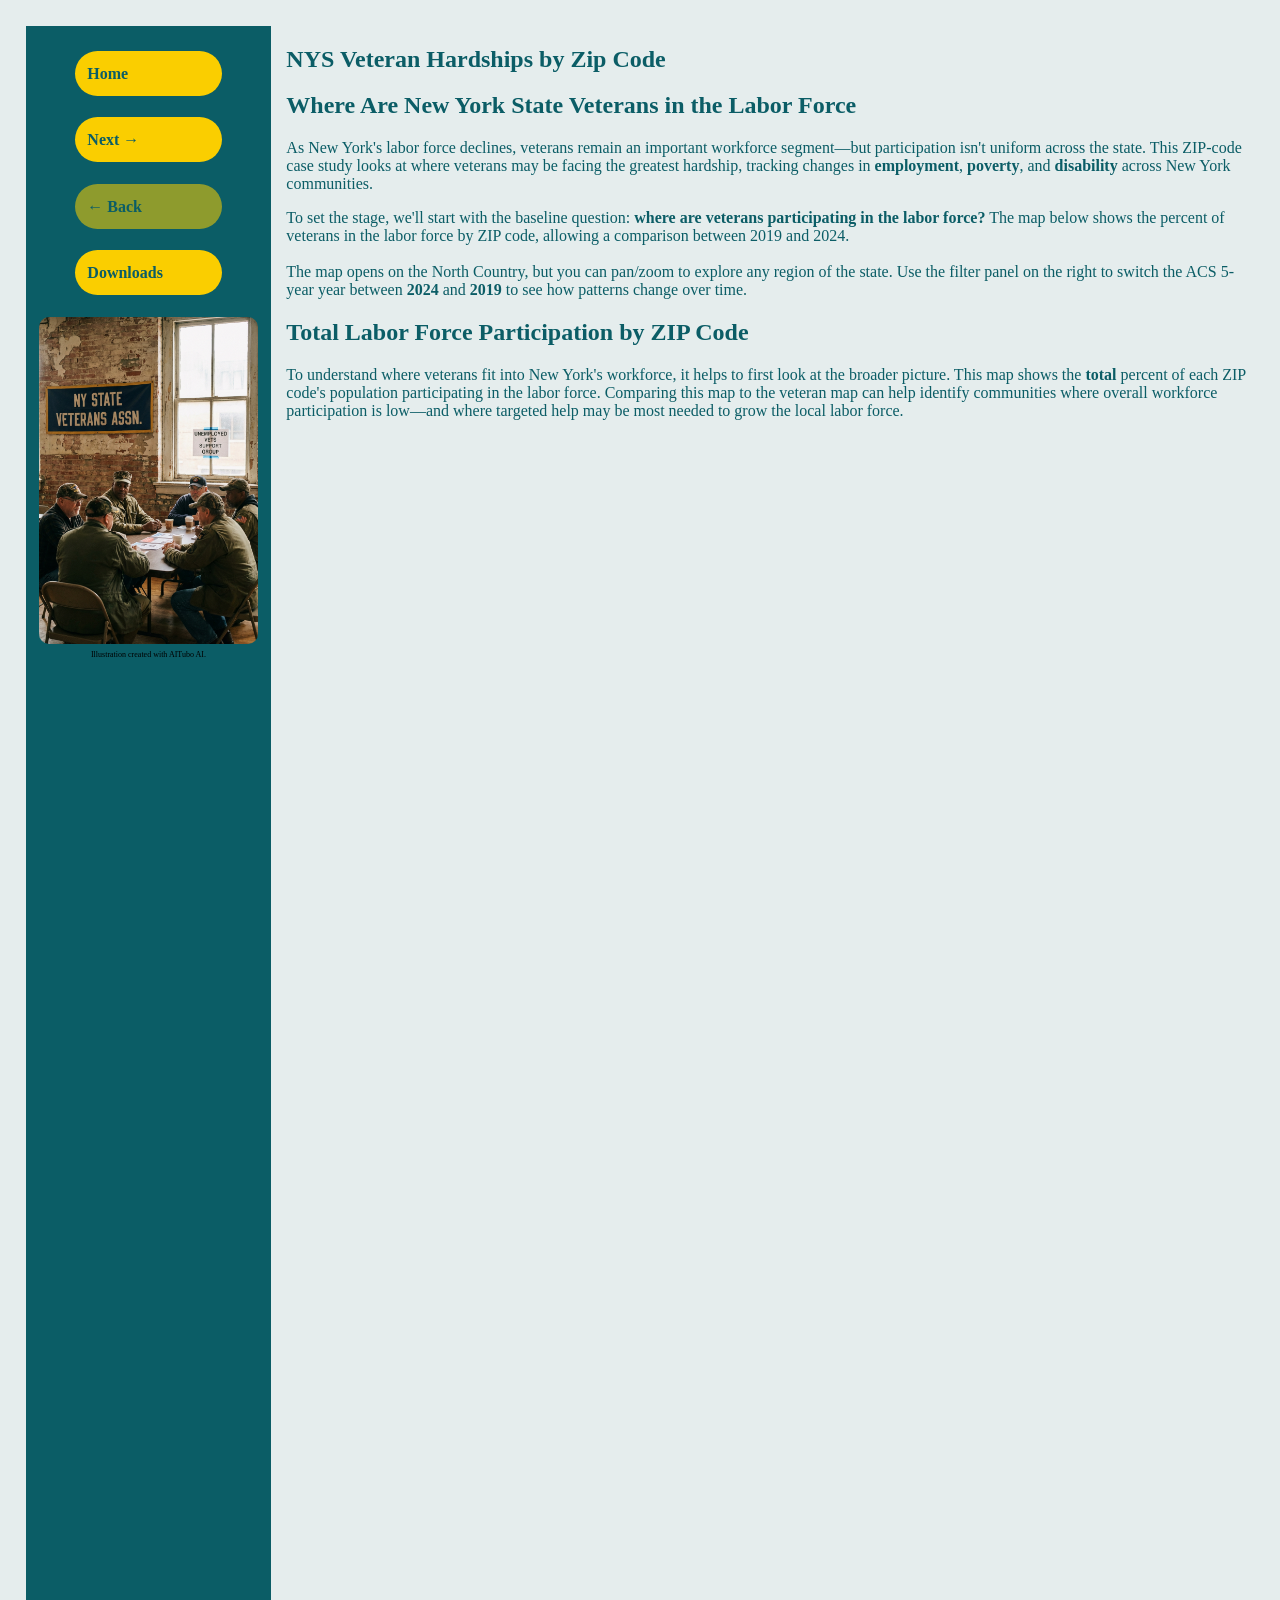
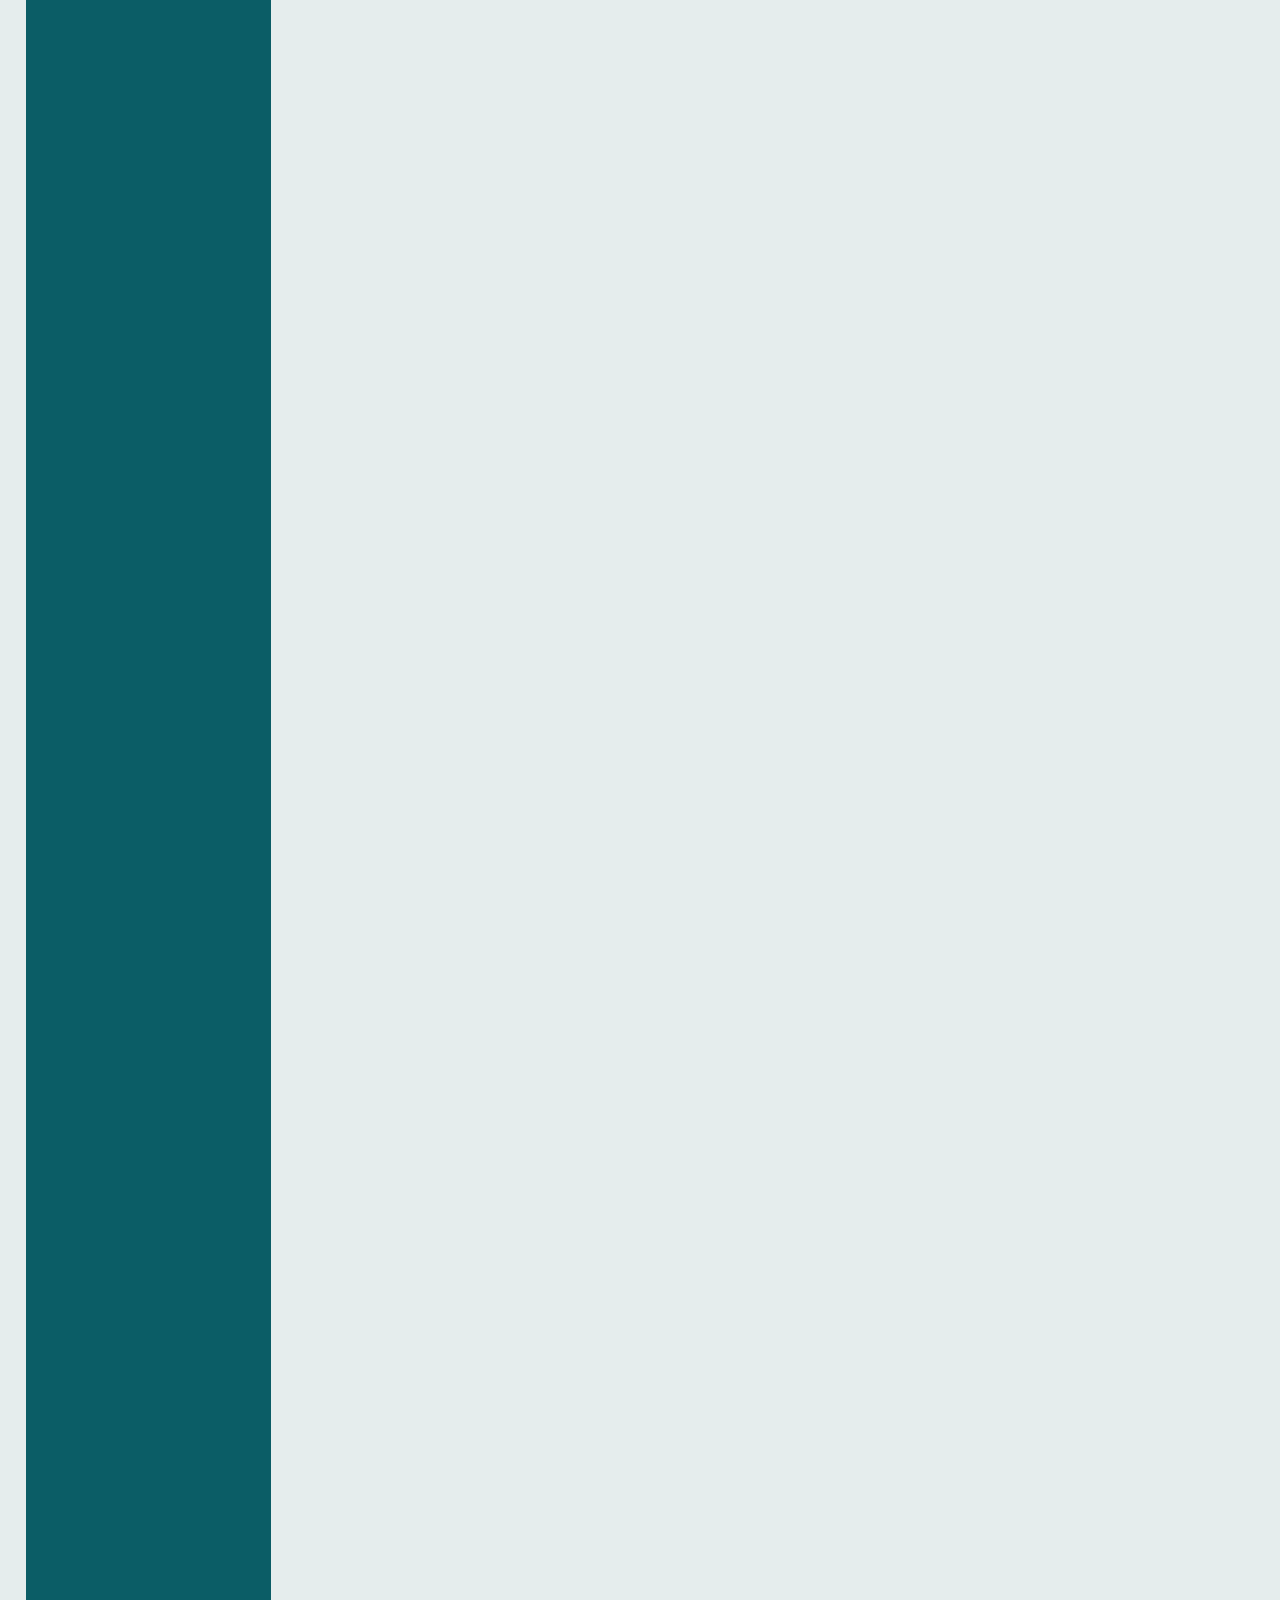
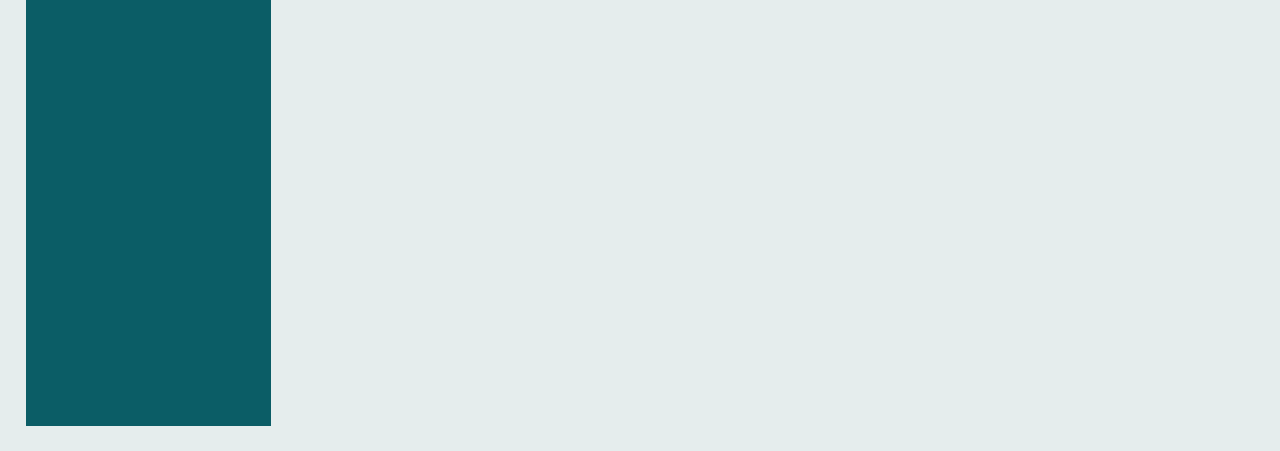
==== index.html @ 0052168c "Update site + data files" ====
<!DOCTYPE html>
<!-- Github was having difficulties starting on a htm file, so this was the quickest way to resolve the error -->
<html lang="en">
<head>
  <meta charset="utf-8">
  <title>Redirecting...</title>
  <meta http-equiv="refresh" content="0; url=index.htm">
  <link rel="canonical" href="index.htm">
</head>
<body>
  <p>Redirecting to <a href="index.htm">index.htm</a>...</p>
</body>
</html>
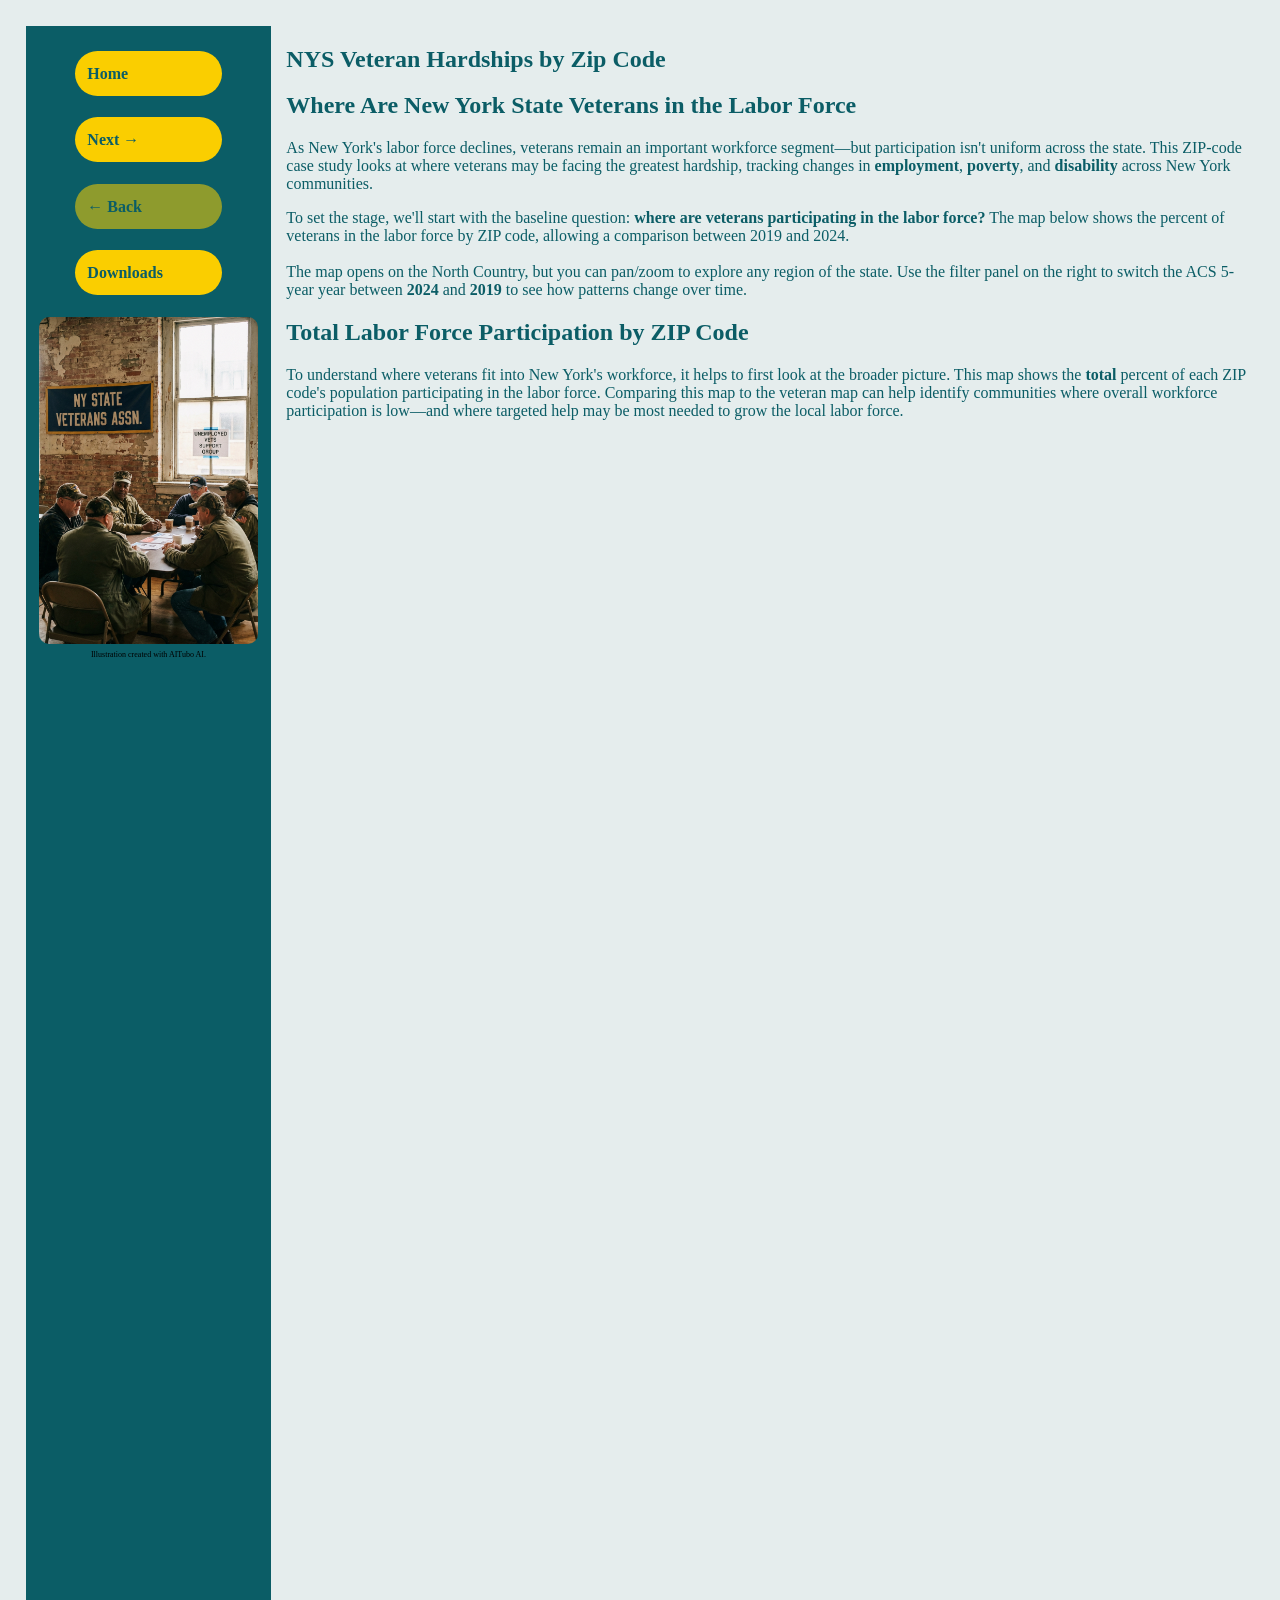
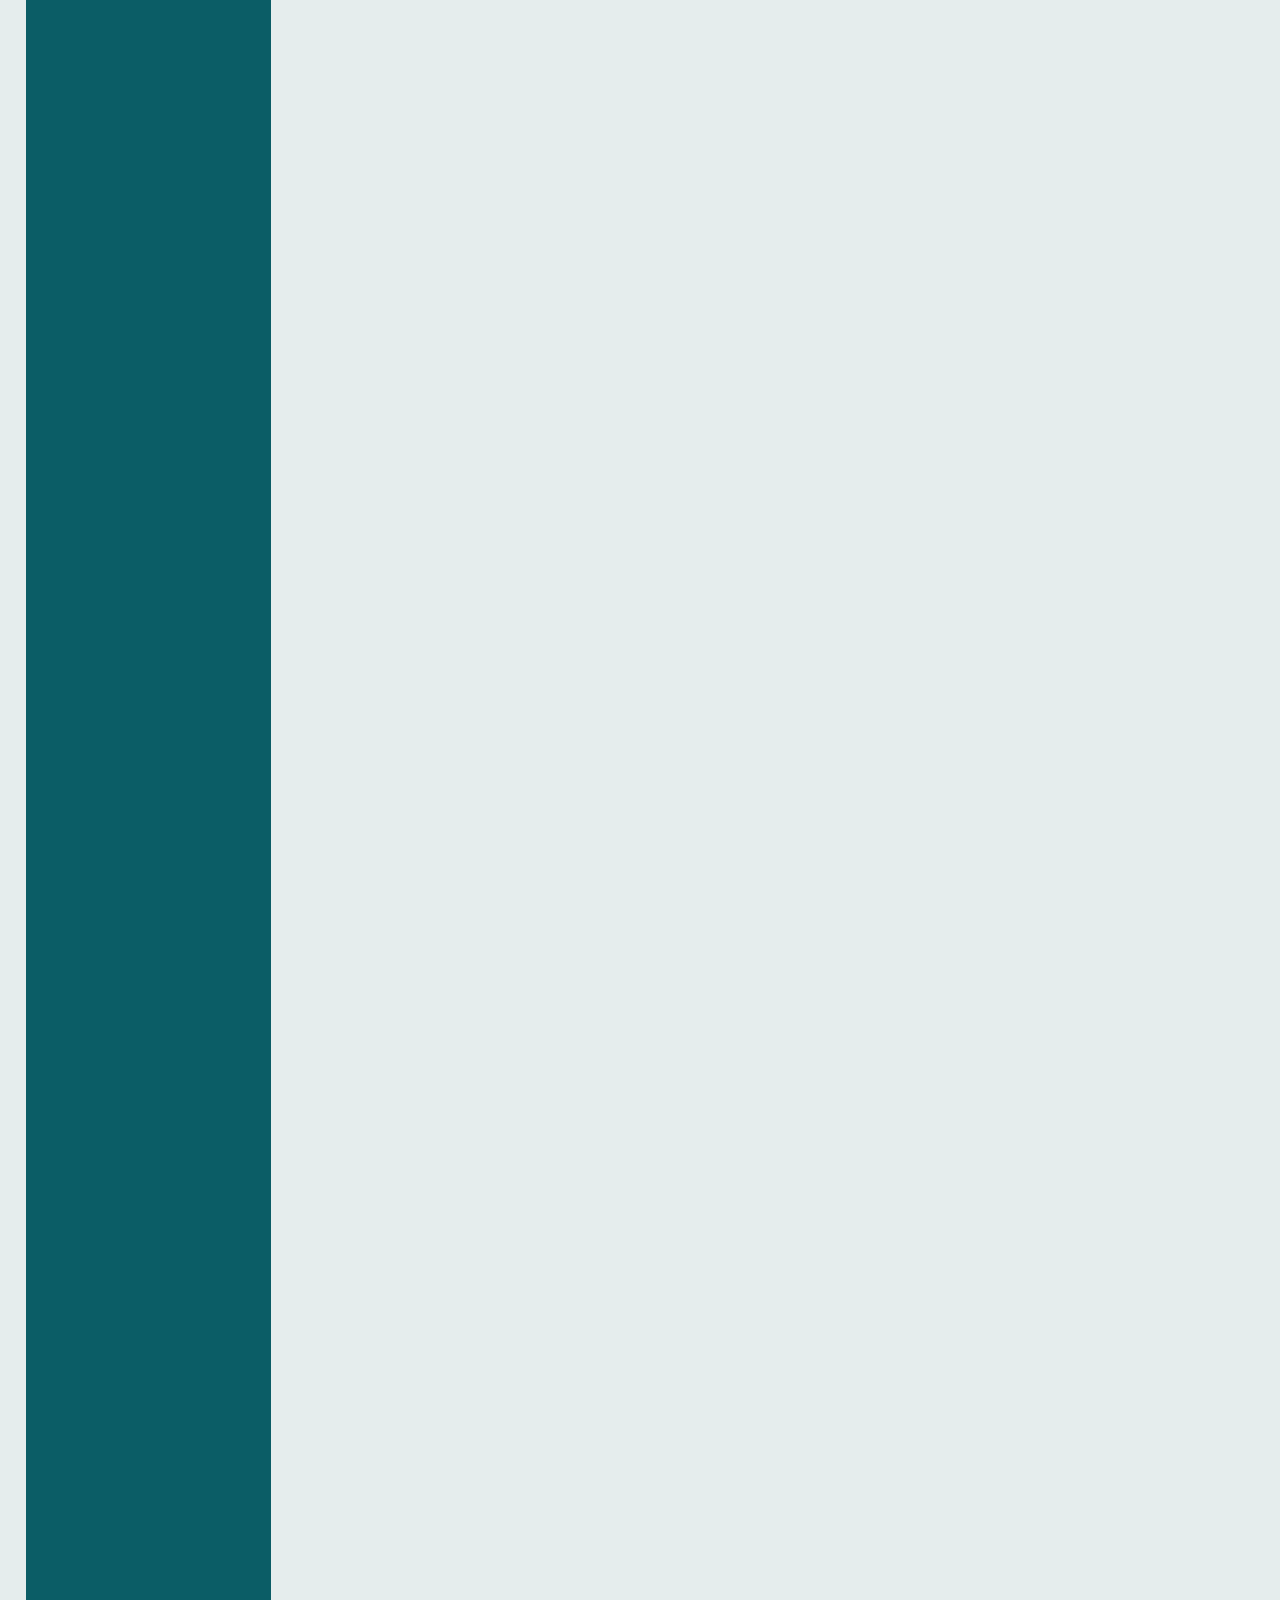
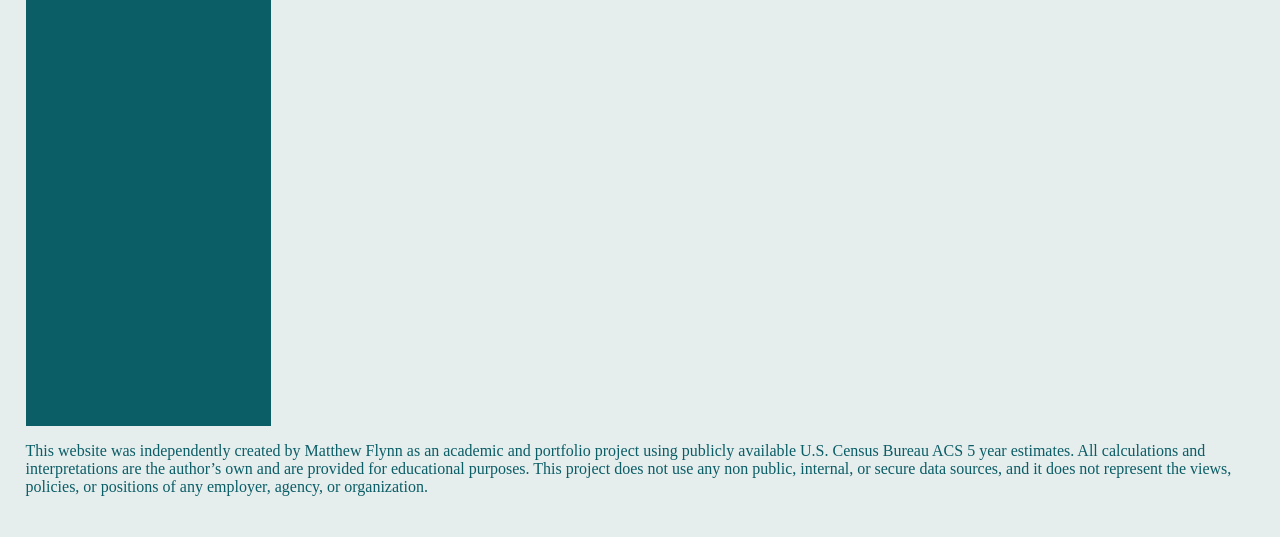
==== commit aa2d3272: "Add files via upload" ====
--- a/index.html
+++ b/index.html
@@ -1,13 +1,13 @@
-<!DOCTYPE html>
-<!-- Github was having difficulties starting on a htm file, so this was the quickest way to resolve the error -->
-<html lang="en">
-<head>
-  <meta charset="utf-8">
-  <title>Redirecting...</title>
-  <meta http-equiv="refresh" content="0; url=index.htm">
-  <link rel="canonical" href="index.htm">
-</head>
-<body>
-  <p>Redirecting to <a href="index.htm">index.htm</a>...</p>
-</body>
-</html>
+<!DOCTYPE html>
+<!-- Github was having difficulties starting on a htm file, so this was the quickest way to resolve the error -->
+<html lang="en">
+<head>
+  <meta charset="utf-8">
+  <title>Redirecting...</title>
+  <meta http-equiv="refresh" content="0; url=index.htm">
+  <link rel="canonical" href="index.htm">
+</head>
+<body>
+  <p>Redirecting to <a href="index.htm">index.htm</a>...</p>
+</body>
+</html>
